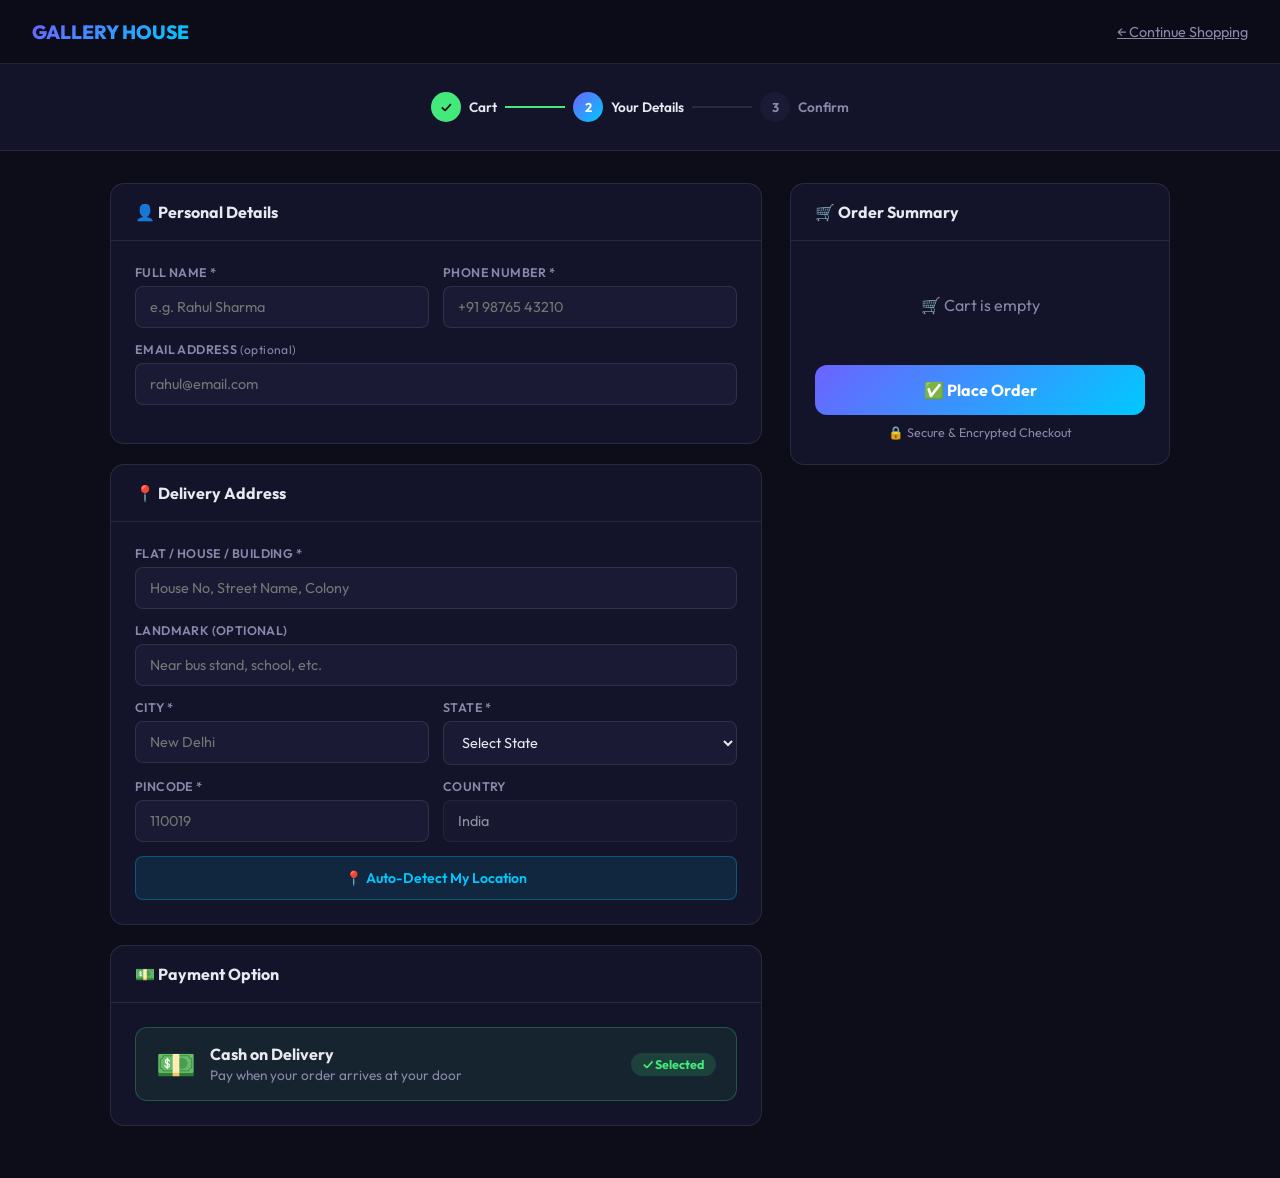
==== checkout.html @ 783b9cea "Add files via upload" ====
<!DOCTYPE html>
<html lang="en">
<head>
<meta charset="UTF-8"/><meta name="viewport" content="width=device-width,initial-scale=1.0"/>
<title>Checkout – Gallery House</title>
<meta name="description" content="Secure checkout for your premium electronics purchase at Gallery House." />
<meta name="keywords" content="checkout, secure payment, buy electronics, gallery house checkout" />
<meta name="author" content="Gallery House" />
<meta name="robots" content="noindex, nofollow" />
<meta name="theme-color" content="#6C63FF" />
<link href="https://fonts.googleapis.com/css2?family=Outfit:wght@300;400;500;600;700;800&display=swap" rel="stylesheet"/>
<style>
*,*::before,*::after{box-sizing:border-box;margin:0;padding:0}
:root{--bg:#0d0d1a;--surface:#13132a;--surface2:#1a1a35;--accent:#6C63FF;--accent2:#00C9FF;--pink:#f5576c;--green:#43e97b;--text:#e8e8f0;--muted:#8888aa;--border:#ffffff18;--r:14px}
body{background:var(--bg);color:var(--text);font-family:'Outfit',sans-serif;min-height:100vh}
.navbar{background:rgba(13,13,26,.95);backdrop-filter:blur(20px);border-bottom:1px solid var(--border);padding:0 32px;height:64px;display:flex;align-items:center;justify-content:space-between;position:sticky;top:0;z-index:100}
.logo-text{font-size:1.2rem;font-weight:800;background:linear-gradient(135deg,var(--accent),var(--accent2));-webkit-background-clip:text;background-clip:text;-webkit-text-fill-color:transparent}
.nav-back{color:var(--muted);font-size:.9rem;display:flex;align-items:center;gap:6px;transition:color .2s}
.nav-back:hover{color:var(--accent)}

/* Steps */
.steps{display:flex;align-items:center;justify-content:center;gap:0;padding:28px 20px;background:var(--surface);border-bottom:1px solid var(--border)}
.step{display:flex;align-items:center;gap:8px;font-size:.85rem;font-weight:600}
.step-num{width:30px;height:30px;border-radius:50%;display:flex;align-items:center;justify-content:center;font-size:.8rem;font-weight:700}
.step.done .step-num{background:var(--green);color:#0d0d1a}
.step.active .step-num{background:linear-gradient(135deg,var(--accent),var(--accent2));color:#fff}
.step.pending .step-num{background:var(--surface2);color:var(--muted)}
.step.active{color:var(--text)}
.step.pending{color:var(--muted)}
.step-line{width:60px;height:2px;background:var(--border);margin:0 8px}
.step-line.done{background:var(--green)}

/* Layout */
.checkout-wrap{max-width:1100px;margin:0 auto;padding:32px 20px;display:grid;grid-template-columns:1fr 380px;gap:28px;align-items:start}
.section-card{background:var(--surface);border:1px solid var(--border);border-radius:var(--r);overflow:hidden;margin-bottom:20px}
.section-head{padding:18px 24px;border-bottom:1px solid var(--border);font-size:1rem;font-weight:700;display:flex;align-items:center;gap:8px}
.section-body{padding:24px}

/* Form */
.form-row{display:grid;grid-template-columns:1fr 1fr;gap:14px;margin-bottom:14px}
.form-row.full{grid-template-columns:1fr}
.form-group{display:flex;flex-direction:column;gap:6px}
label{color:var(--muted);font-size:.78rem;font-weight:600;text-transform:uppercase;letter-spacing:.4px}
input,select,textarea{background:var(--surface2);border:1px solid var(--border);border-radius:8px;color:var(--text);font-family:'Outfit',sans-serif;font-size:.9rem;outline:none;padding:11px 14px;transition:border-color .2s;width:100%}
input:focus,select:focus{border-color:var(--accent)}
select option{background:var(--surface2)}

/* Location btn */
.locate-btn{width:100%;background:rgba(0,201,255,.1);border:1px solid rgba(0,201,255,.3);border-radius:8px;color:var(--accent2);cursor:pointer;font-family:'Outfit',sans-serif;font-size:.88rem;font-weight:600;padding:12px;display:flex;align-items:center;justify-content:center;gap:8px;transition:all .2s;margin-top:10px}
.locate-btn:hover{background:rgba(0,201,255,.2)}
.location-result{background:rgba(67,233,123,.08);border:1px solid rgba(67,233,123,.2);border-radius:8px;padding:12px 14px;margin-top:10px;font-size:.85rem;line-height:1.5;color:var(--green);display:none}

/* EMI selector */
.emi-options{display:flex;gap:10px;flex-wrap:wrap;margin-top:4px}
.emi-opt{background:var(--surface2);border:1px solid var(--border);border-radius:8px;color:var(--muted);cursor:pointer;font-size:.82rem;font-weight:600;padding:8px 14px;transition:all .2s}
.emi-opt.selected{background:rgba(108,99,255,.15);border-color:var(--accent);color:var(--accent)}

/* Order Summary */
.order-sticky{position:sticky;top:80px}
.cart-item{display:flex;align-items:center;gap:12px;padding:12px 0;border-bottom:1px solid var(--border)}
.cart-item:last-child{border-bottom:none}
.item-emoji{font-size:1.8rem;background:var(--surface2);border-radius:10px;width:50px;height:50px;display:flex;align-items:center;justify-content:center;flex-shrink:0}
.item-info{flex:1}
.item-name{font-size:.88rem;font-weight:600;margin-bottom:2px}
.item-brand{color:var(--muted);font-size:.75rem}
.item-qty{color:var(--muted);font-size:.78rem}
.item-price{color:var(--accent2);font-weight:700;font-size:.9rem;text-align:right;white-space:nowrap}
.remove-btn{background:none;border:none;color:var(--muted);cursor:pointer;font-size:.9rem;padding:4px;transition:color .2s}
.remove-btn:hover{color:var(--pink)}
.totals{margin-top:4px}
.total-row{display:flex;justify-content:space-between;align-items:center;padding:8px 0;font-size:.9rem;color:var(--muted)}
.total-row.main{color:var(--text);font-size:1.05rem;font-weight:800;border-top:1px solid var(--border);padding-top:14px;margin-top:4px}
.total-row .val{font-weight:600}
.total-row.main .val{color:var(--accent2);font-size:1.15rem}
.empty-cart{text-align:center;padding:30px;color:var(--muted)}
.place-order-btn{width:100%;background:linear-gradient(135deg,var(--accent),var(--accent2));border:none;border-radius:12px;color:#fff;cursor:pointer;font-family:'Outfit',sans-serif;font-size:1rem;font-weight:700;padding:15px;margin-top:16px;transition:opacity .2s}
.place-order-btn:hover{opacity:.85}
.secure-note{text-align:center;color:var(--muted);font-size:.78rem;margin-top:10px}

/* Success */
#success-screen{display:none;text-align:center;padding:60px 20px;max-width:600px;margin:0 auto}
.success-icon{font-size:5rem;margin-bottom:20px}
.success-title{font-size:2rem;font-weight:800;background:linear-gradient(135deg,var(--green),var(--accent2));-webkit-background-clip:text;background-clip:text;-webkit-text-fill-color:transparent;margin-bottom:10px}
.success-sub{color:var(--muted);font-size:1rem;margin-bottom:30px;line-height:1.6}
.success-id{background:var(--surface);border:1px solid var(--border);border-radius:12px;padding:16px 24px;font-size:.9rem;margin-bottom:24px}
.success-id strong{color:var(--accent2)}
.btn-back{display:inline-block;background:linear-gradient(135deg,var(--accent),var(--accent2));border-radius:12px;color:#fff;font-weight:700;padding:13px 32px;transition:opacity .2s}
.btn-back:hover{opacity:.85}
.toast{position:fixed;bottom:28px;left:50%;transform:translateX(-50%) translateY(60px);background:linear-gradient(135deg,var(--accent),var(--accent2));border-radius:10px;color:#fff;font-weight:600;font-size:.9rem;opacity:0;padding:11px 26px;pointer-events:none;transition:all .35s;z-index:9999;white-space:nowrap}
.toast.show{opacity:1;transform:translateX(-50%) translateY(0)}
@media(max-width:768px){
  .checkout-wrap{grid-template-columns:1fr}
  .order-sticky{position:static}
  .form-row{grid-template-columns:1fr}
  .steps{gap:0;padding:16px}
  .step-line{width:30px}
  .step span:last-child{display:none}
}
</style>
</head>
<body>

<nav class="navbar">
  <a href="index.html" class="logo-text">GALLERY HOUSE</a>
  <a href="index.html" class="nav-back">← Continue Shopping</a>
</nav>

<!-- Steps -->
<div class="steps">
  <div class="step done" id="s1"><div class="step-num">✓</div><span>Cart</span></div>
  <div class="step-line done"></div>
  <div class="step active" id="s2"><div class="step-num">2</div><span>Your Details</span></div>
  <div class="step-line" id="sl2"></div>
  <div class="step pending" id="s3"><div class="step-num">3</div><span>Confirm</span></div>
</div>

<!-- SUCCESS SCREEN -->
<div id="success-screen">
  <div class="success-icon">🎉</div>
  <div class="success-title">Order Placed!</div>
  <p class="success-sub">Thank you for shopping with Gallery House!<br>Your order has been confirmed and will be delivered soon.</p>
  <div class="success-id">
    Order ID: <strong id="order-id"></strong><br>
    Estimated Delivery: <strong>Under 24 hours</strong>
  </div>
  <a href="index.html" class="btn-back">🏠 Back to Home</a>
</div>

<!-- CHECKOUT CONTENT -->
<div id="checkout-content">
<div class="checkout-wrap">

  <!-- LEFT: Form -->
  <div>

    <!-- Personal Details -->
    <div class="section-card">
      <div class="section-head">👤 Personal Details</div>
      <div class="section-body">
        <div class="form-row">
          <div class="form-group"><label>Full Name *</label><input id="f-name" placeholder="e.g. Rahul Sharma" required/></div>
          <div class="form-group"><label>Phone Number *</label><input id="f-phone" type="tel" placeholder="+91 98765 43210" required/></div>
        </div>
        <div class="form-row full">
          <div class="form-group"><label>Email Address <span style="color:#8888aa;font-size:.75rem;font-weight:400;text-transform:none">(optional)</span></label><input id="f-email" type="email" placeholder="rahul@email.com"/></div>
        </div>
      </div>
    </div>

    <!-- Delivery Address -->
    <div class="section-card">
      <div class="section-head">📍 Delivery Address</div>
      <div class="section-body">
        <div class="form-row full">
          <div class="form-group"><label>Flat / House / Building *</label><input id="f-address1" placeholder="House No, Street Name, Colony"/></div>
        </div>
        <div class="form-row full">
          <div class="form-group"><label>Landmark (Optional)</label><input id="f-landmark" placeholder="Near bus stand, school, etc."/></div>
        </div>
        <div class="form-row">
          <div class="form-group"><label>City *</label><input id="f-city" placeholder="New Delhi"/></div>
          <div class="form-group"><label>State *</label>
            <select id="f-state">
              <option value="">Select State</option>
              <option>Andhra Pradesh</option><option>Assam</option><option>Bihar</option>
              <option>Delhi</option><option>Gujarat</option><option>Haryana</option>
              <option>Himachal Pradesh</option><option>Jharkhand</option><option>Karnataka</option>
              <option>Kerala</option><option>Madhya Pradesh</option><option>Maharashtra</option>
              <option>Punjab</option><option>Rajasthan</option><option>Tamil Nadu</option>
              <option>Telangana</option><option>Uttar Pradesh</option><option>West Bengal</option>
            </select>
          </div>
        </div>
        <div class="form-row">
          <div class="form-group"><label>Pincode *</label><input id="f-pin" type="number" placeholder="110019" maxlength="6"/></div>
          <div class="form-group"><label>Country</label><input value="India" readonly style="opacity:.6"/></div>
        </div>
        <button class="locate-btn" onclick="detectLocation()">📍 Auto-Detect My Location</button>
        <div class="location-result" id="loc-result"></div>
      </div>
    </div>

    <!-- Payment -->
    <div class="section-card">
      <div class="section-head">💵 Payment Option</div>
      <div class="section-body">
        <input type="hidden" id="f-payment" value="cod"/>
        <div style="display:flex;align-items:center;gap:14px;background:rgba(67,233,123,.08);border:1px solid rgba(67,233,123,.25);border-radius:12px;padding:16px 20px">
          <span style="font-size:2rem">💵</span>
          <div>
            <div style="font-weight:700;font-size:1rem">Cash on Delivery</div>
            <div style="color:#8888aa;font-size:.85rem;margin-top:2px">Pay when your order arrives at your door</div>
          </div>
          <span style="margin-left:auto;background:rgba(67,233,123,.15);color:#43e97b;font-size:.78rem;font-weight:700;padding:4px 12px;border-radius:99px">✓ Selected</span>
        </div>
      </div>
    </div>

  </div>

  <!-- RIGHT: Order Summary -->
  <div class="order-sticky">
    <div class="section-card">
      <div class="section-head">🛒 Order Summary</div>
      <div class="section-body">
        <div id="cart-items-list"></div>
        <div class="totals" id="totals-wrap"></div>
        <button class="place-order-btn" onclick="placeOrder()">✅ Place Order</button>
        <p class="secure-note">🔒 Secure & Encrypted Checkout</p>
      </div>
    </div>
  </div>

</div>
</div>

<div class="toast" id="toast"></div>

<script src="products-data.js"></script>
<script>
// (COD only — no EMI toggle needed)


// Render cart
function renderCart(){
  const cart=getCart();
  const listEl=document.getElementById('cart-items-list');
  if(!cart.length){listEl.innerHTML='<div class="empty-cart">🛒 Cart is empty</div>';document.getElementById('totals-wrap').innerHTML='';return;}
  listEl.innerHTML=cart.map((item, idx)=>`
    <div class="cart-item">
      <div class="item-emoji">${item.photo?`<img src="${item.photo}" style="width:100%;height:100%;object-fit:cover;border-radius:8px">`:item.emoji}</div>
      <div class="item-info">
        <div class="item-name">${item.name}</div>
        <div class="item-brand">${item.brand} ${item.variants && item.variants.storage ? `· ${item.variants.storage}` : ''}</div>
        ${item.variants && item.variants.color ? `<div style="display:flex;align-items:center;gap:4px;font-size:0.75rem;color:#8888aa;margin-top:2px"><span style="display:inline-block;width:12px;height:12px;border-radius:50%;background:${item.variants.color.hex}"></span> ${item.variants.color.name}</div>` : ''}
        <div class="item-qty">Qty: ${item.qty}</div>
      </div>
      <div>
        <div class="item-price">₹${(item.price*item.qty).toLocaleString('en-IN')}</div>
        <button class="remove-btn" onclick="removeItem(${idx})">🗑️</button>
      </div>
    </div>`).join('');
  const subtotal=getCartTotal();
  const shipping=subtotal>999?0:99;
  const total=subtotal+shipping;
  document.getElementById('totals-wrap').innerHTML=`
    <div class="totals">
      <div class="total-row"><span>Subtotal (${cart.reduce((s,i)=>s+i.qty,0)} items)</span><span class="val">₹${subtotal.toLocaleString('en-IN')}</span></div>
      <div class="total-row"><span>Delivery</span><span class="val" style="color:var(--green)">${shipping===0?'FREE':'₹'+shipping}</span></div>
      <div class="total-row"><span>Discount</span><span class="val" style="color:var(--pink)">-₹${cart.reduce((s,i)=>s+((i.mrp-i.price)*i.qty),0).toLocaleString('en-IN')}</span></div>
      <div class="total-row main"><span>Total Amount</span><span class="val">₹${total.toLocaleString('en-IN')}</span></div>
    </div>`;
}

function removeItem(idx){
  const cart = getCart();
  cart.splice(idx, 1);
  saveCart(cart);
  renderCart();
}

// Geolocation
function detectLocation(){
  const btn=document.querySelector('.locate-btn');
  btn.textContent='⏳ Detecting…';
  btn.disabled=true;
  if(!navigator.geolocation){showToast('Geolocation not supported');btn.textContent='📍 Auto-Detect My Location';btn.disabled=false;return;}
  navigator.geolocation.getCurrentPosition(async pos=>{
    const {latitude,longitude}=pos.coords;
    try{
      const r=await fetch(`https://nominatim.openstreetmap.org/reverse?lat=${latitude}&lon=${longitude}&format=json`);
      const d=await r.json();
      const addr=d.address||{};
      const city=addr.city||addr.town||addr.village||'';
      const state=addr.state||'';
      const pin=addr.postcode||'';
      const road=addr.road||addr.suburb||'';
      if(city) document.getElementById('f-city').value=city;
      if(pin) document.getElementById('f-pin').value=pin;
      if(road) document.getElementById('f-address1').value=road;
      // Try to match state
      const sel=document.getElementById('f-state');
      for(let i=0;i<sel.options.length;i++){
        if(sel.options[i].text.toLowerCase()===state.toLowerCase()){sel.selectedIndex=i;break;}
      }
      const locEl=document.getElementById('loc-result');
      locEl.style.display='block';
      locEl.innerHTML=`✅ Location detected!<br>📍 ${d.display_name||`${city}, ${state} - ${pin}`}<br><small style="color:var(--muted)">Lat: ${latitude.toFixed(4)}, Lng: ${longitude.toFixed(4)}</small>`;
    }catch(e){showToast('Could not fetch address details');}
    btn.textContent='📍 Location Detected ✓';
  },err=>{
    showToast('Location access denied');
    btn.textContent='📍 Auto-Detect My Location';
    btn.disabled=false;
  },{timeout:10000});
}

// Place order
function placeOrder(){
  const name=document.getElementById('f-name').value.trim();
  const phone=document.getElementById('f-phone').value.trim();
  const addr=document.getElementById('f-address1').value.trim();
  const city=document.getElementById('f-city').value.trim();
  const pin=document.getElementById('f-pin').value.trim();
  if(!name){showToast('⚠️ Enter your name');return;}
  if(!phone||phone.length<10){showToast('⚠️ Enter a valid phone number');return;}
  if(!addr){showToast('⚠️ Enter delivery address');return;}
  if(!city){showToast('⚠️ Enter city');return;}
  if(!pin||pin.length!==6){showToast('⚠️ Enter valid 6-digit pincode');return;}
  if(!getCart().length){showToast('⚠️ Cart is empty');return;}
  const email=document.getElementById('f-email').value.trim();
  const orderId='GH-'+Date.now().toString().slice(-8).toUpperCase();
  const now = new Date();
  const order={id:orderId,name,phone,email:email||null,address:`${addr}, ${city}, ${pin}`,total:getCartTotal(),items:getCart(),date:now.toLocaleDateString('en-IN'),time:now.toLocaleTimeString('en-IN', {hour:'2-digit', minute:'2-digit', hour12:true}),status:'New'};
  const orders=JSON.parse(localStorage.getItem('gh_orders')||'[]');
  orders.push(order);
  localStorage.setItem('gh_orders',JSON.stringify(orders));
  clearCart();
  document.getElementById('order-id').textContent=orderId;
  document.getElementById('checkout-content').style.display='none';
  document.querySelector('.steps').style.display='none';
  document.getElementById('success-screen').style.display='block';
}

function showToast(msg){
  const t=document.getElementById('toast');
  t.textContent=msg; t.classList.add('show');
  setTimeout(()=>t.classList.remove('show'),2800);
}

// Init
renderCart();
</script>
</body>
</html>
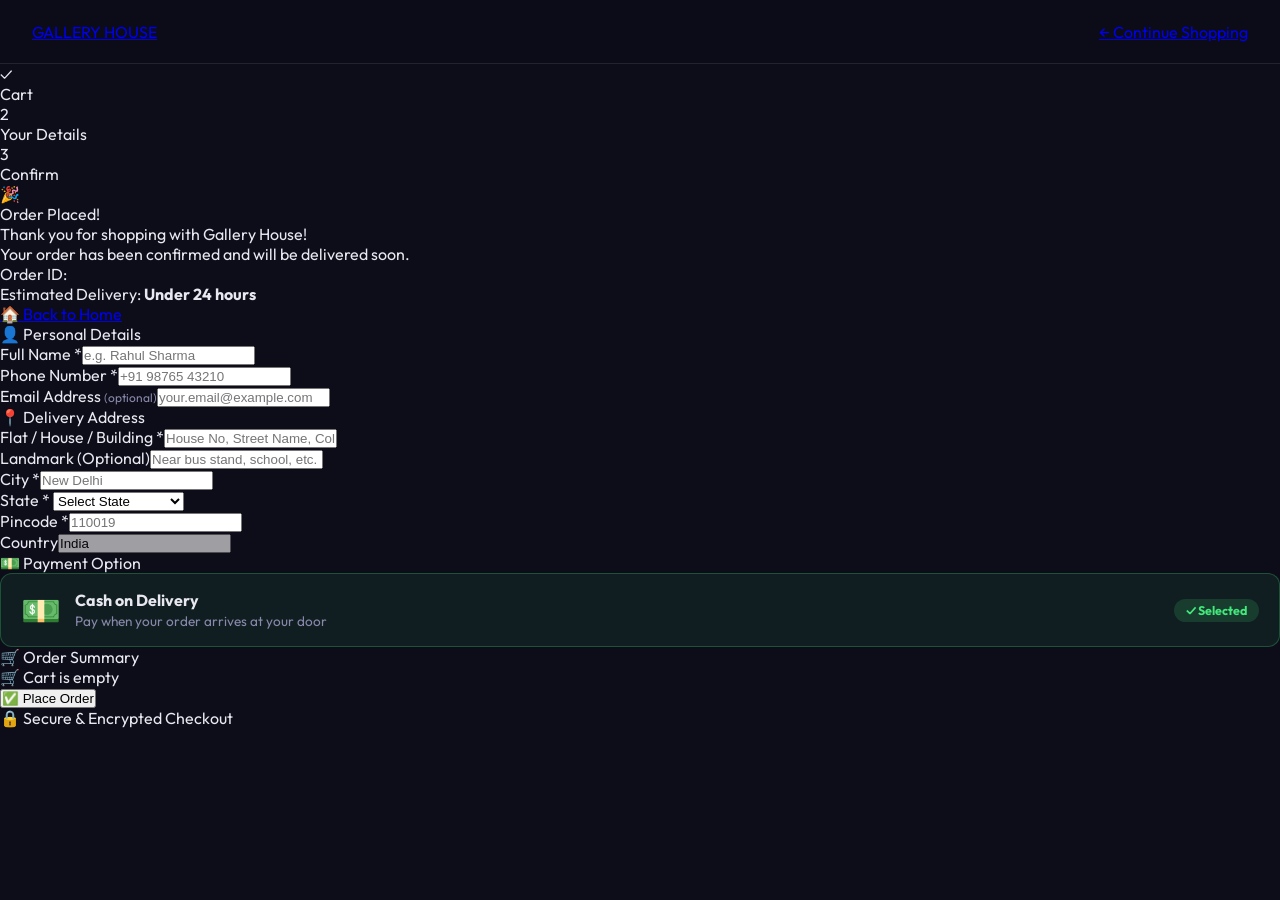
==== commit 8d15c1ef: "Remove auto-detect location button from checkout" ====
--- a/checkout.html
+++ b/checkout.html
@@ -13,7 +13,7 @@
 *,*::before,*::after{box-sizing:border-box;margin:0;padding:0}
 :root{--bg:#0d0d1a;--surface:#13132a;--surface2:#1a1a35;--accent:#6C63FF;--accent2:#00C9FF;--pink:#f5576c;--green:#43e97b;--text:#e8e8f0;--muted:#8888aa;--border:#ffffff18;--r:14px}
 body{background:var(--bg);color:var(--text);font-family:'Outfit',sans-serif;min-height:100vh}
-.navbar{background:rgba(13,13,26,.95);backdrop-filter:blur(20px);border-bottom:1px solid var(--border);padding:0 32px;height:64px;display:flex;align-items:center;justify-content:space-between;position:sticky;top:0;z-index:100}
+.navbar{background:rgba(13,13,26,.95);backdrop-filter:blur(20px);border-bottom:1px solid var(--border);padding:0 32px;height:64px;display:flex;align-items:center;justify-content:space-between;posi[...]
 .logo-text{font-size:1.2rem;font-weight:800;background:linear-gradient(135deg,var(--accent),var(--accent2));-webkit-background-clip:text;background-clip:text;-webkit-text-fill-color:transparent}
 .nav-back{color:var(--muted);font-size:.9rem;display:flex;align-items:center;gap:6px;transition:color .2s}
 .nav-back:hover{color:var(--accent)}
@@ -41,14 +41,9 @@
 .form-row.full{grid-template-columns:1fr}
 .form-group{display:flex;flex-direction:column;gap:6px}
 label{color:var(--muted);font-size:.78rem;font-weight:600;text-transform:uppercase;letter-spacing:.4px}
-input,select,textarea{background:var(--surface2);border:1px solid var(--border);border-radius:8px;color:var(--text);font-family:'Outfit',sans-serif;font-size:.9rem;outline:none;padding:11px 14px;transition:border-color .2s;width:100%}
+input,select,textarea{background:var(--surface2);border:1px solid var(--border);border-radius:8px;color:var(--text);font-family:'Outfit',sans-serif;font-size:.9rem;outline:none;padding:11px 14px;t[...]
 input:focus,select:focus{border-color:var(--accent)}
 select option{background:var(--surface2)}
-
-/* Location btn */
-.locate-btn{width:100%;background:rgba(0,201,255,.1);border:1px solid rgba(0,201,255,.3);border-radius:8px;color:var(--accent2);cursor:pointer;font-family:'Outfit',sans-serif;font-size:.88rem;font-weight:600;padding:12px;display:flex;align-items:center;justify-content:center;gap:8px;transition:all .2s;margin-top:10px}
-.locate-btn:hover{background:rgba(0,201,255,.2)}
-.location-result{background:rgba(67,233,123,.08);border:1px solid rgba(67,233,123,.2);border-radius:8px;padding:12px 14px;margin-top:10px;font-size:.85rem;line-height:1.5;color:var(--green);display:none}
 
 /* EMI selector */
 .emi-options{display:flex;gap:10px;flex-wrap:wrap;margin-top:4px}
@@ -73,20 +68,20 @@
 .total-row .val{font-weight:600}
 .total-row.main .val{color:var(--accent2);font-size:1.15rem}
 .empty-cart{text-align:center;padding:30px;color:var(--muted)}
-.place-order-btn{width:100%;background:linear-gradient(135deg,var(--accent),var(--accent2));border:none;border-radius:12px;color:#fff;cursor:pointer;font-family:'Outfit',sans-serif;font-size:1rem;font-weight:700;padding:15px;margin-top:16px;transition:opacity .2s}
+.place-order-btn{width:100%;background:linear-gradient(135deg,var(--accent),var(--accent2));border:none;border-radius:12px;color:#fff;cursor:pointer;font-family:'Outfit',sans-serif;font-size:1rem;[...]
 .place-order-btn:hover{opacity:.85}
 .secure-note{text-align:center;color:var(--muted);font-size:.78rem;margin-top:10px}
 
 /* Success */
 #success-screen{display:none;text-align:center;padding:60px 20px;max-width:600px;margin:0 auto}
 .success-icon{font-size:5rem;margin-bottom:20px}
-.success-title{font-size:2rem;font-weight:800;background:linear-gradient(135deg,var(--green),var(--accent2));-webkit-background-clip:text;background-clip:text;-webkit-text-fill-color:transparent;margin-bottom:10px}
+.success-title{font-size:2rem;font-weight:800;background:linear-gradient(135deg,var(--green),var(--accent2));-webkit-background-clip:text;background-clip:text;-webkit-text-fill-color:transparent;m[...]
 .success-sub{color:var(--muted);font-size:1rem;margin-bottom:30px;line-height:1.6}
 .success-id{background:var(--surface);border:1px solid var(--border);border-radius:12px;padding:16px 24px;font-size:.9rem;margin-bottom:24px}
 .success-id strong{color:var(--accent2)}
 .btn-back{display:inline-block;background:linear-gradient(135deg,var(--accent),var(--accent2));border-radius:12px;color:#fff;font-weight:700;padding:13px 32px;transition:opacity .2s}
 .btn-back:hover{opacity:.85}
-.toast{position:fixed;bottom:28px;left:50%;transform:translateX(-50%) translateY(60px);background:linear-gradient(135deg,var(--accent),var(--accent2));border-radius:10px;color:#fff;font-weight:600;font-size:.9rem;opacity:0;padding:11px 26px;pointer-events:none;transition:all .35s;z-index:9999;white-space:nowrap}
+.toast{position:fixed;bottom:28px;left:50%;transform:translateX(-50%) translateY(60px);background:linear-gradient(135deg,var(--accent),var(--accent2));border-radius:10px;color:#fff;font-weight:600[...]
 .toast.show{opacity:1;transform:translateX(-50%) translateY(0)}
 @media(max-width:768px){
   .checkout-wrap{grid-template-columns:1fr}
@@ -142,7 +137,7 @@
           <div class="form-group"><label>Phone Number *</label><input id="f-phone" type="tel" placeholder="+91 98765 43210" required/></div>
         </div>
         <div class="form-row full">
-          <div class="form-group"><label>Email Address <span style="color:#8888aa;font-size:.75rem;font-weight:400;text-transform:none">(optional)</span></label><input id="f-email" type="email" placeholder="rahul@email.com"/></div>
+          <div class="form-group"><label>Email Address <span style="color:#8888aa;font-size:.75rem;font-weight:400;text-transform:none">(optional)</span></label><input id="f-email" type="email" placeholder="your.email@example.com"/></div>
         </div>
       </div>
     </div>
@@ -175,8 +170,6 @@
           <div class="form-group"><label>Pincode *</label><input id="f-pin" type="number" placeholder="110019" maxlength="6"/></div>
           <div class="form-group"><label>Country</label><input value="India" readonly style="opacity:.6"/></div>
         </div>
-        <button class="locate-btn" onclick="detectLocation()">📍 Auto-Detect My Location</button>
-        <div class="location-result" id="loc-result"></div>
       </div>
     </div>
 
@@ -232,7 +225,7 @@
       <div class="item-info">
         <div class="item-name">${item.name}</div>
         <div class="item-brand">${item.brand} ${item.variants && item.variants.storage ? `· ${item.variants.storage}` : ''}</div>
-        ${item.variants && item.variants.color ? `<div style="display:flex;align-items:center;gap:4px;font-size:0.75rem;color:#8888aa;margin-top:2px"><span style="display:inline-block;width:12px;height:12px;border-radius:50%;background:${item.variants.color.hex}"></span> ${item.variants.color.name}</div>` : ''}
+        ${item.variants && item.variants.color ? `<div style="display:flex;align-items:center;gap:4px;font-size:0.75rem;color:#8888aa;margin-top:2px"><span style="display:inline-block;width:12px;height:12px;border-radius:50%;background:${item.variants.color.hex}"></span>${item.variants.color.name}</div>` : ''}
         <div class="item-qty">Qty: ${item.qty}</div>
       </div>
       <div>
@@ -257,42 +250,6 @@
   cart.splice(idx, 1);
   saveCart(cart);
   renderCart();
-}
-
-// Geolocation
-function detectLocation(){
-  const btn=document.querySelector('.locate-btn');
-  btn.textContent='⏳ Detecting…';
-  btn.disabled=true;
-  if(!navigator.geolocation){showToast('Geolocation not supported');btn.textContent='📍 Auto-Detect My Location';btn.disabled=false;return;}
-  navigator.geolocation.getCurrentPosition(async pos=>{
-    const {latitude,longitude}=pos.coords;
-    try{
-      const r=await fetch(`https://nominatim.openstreetmap.org/reverse?lat=${latitude}&lon=${longitude}&format=json`);
-      const d=await r.json();
-      const addr=d.address||{};
-      const city=addr.city||addr.town||addr.village||'';
-      const state=addr.state||'';
-      const pin=addr.postcode||'';
-      const road=addr.road||addr.suburb||'';
-      if(city) document.getElementById('f-city').value=city;
-      if(pin) document.getElementById('f-pin').value=pin;
-      if(road) document.getElementById('f-address1').value=road;
-      // Try to match state
-      const sel=document.getElementById('f-state');
-      for(let i=0;i<sel.options.length;i++){
-        if(sel.options[i].text.toLowerCase()===state.toLowerCase()){sel.selectedIndex=i;break;}
-      }
-      const locEl=document.getElementById('loc-result');
-      locEl.style.display='block';
-      locEl.innerHTML=`✅ Location detected!<br>📍 ${d.display_name||`${city}, ${state} - ${pin}`}<br><small style="color:var(--muted)">Lat: ${latitude.toFixed(4)}, Lng: ${longitude.toFixed(4)}</small>`;
-    }catch(e){showToast('Could not fetch address details');}
-    btn.textContent='📍 Location Detected ✓';
-  },err=>{
-    showToast('Location access denied');
-    btn.textContent='📍 Auto-Detect My Location';
-    btn.disabled=false;
-  },{timeout:10000});
 }
 
 // Place order
@@ -311,7 +268,7 @@
   const email=document.getElementById('f-email').value.trim();
   const orderId='GH-'+Date.now().toString().slice(-8).toUpperCase();
   const now = new Date();
-  const order={id:orderId,name,phone,email:email||null,address:`${addr}, ${city}, ${pin}`,total:getCartTotal(),items:getCart(),date:now.toLocaleDateString('en-IN'),time:now.toLocaleTimeString('en-IN', {hour:'2-digit', minute:'2-digit', hour12:true}),status:'New'};
+  const order={id:orderId,name,phone,email:email||null,address:`${addr}, ${city}, ${pin}`,total:getCartTotal(),items:getCart(),date:now.toLocaleDateString('en-IN'),time:now.toLocaleTimeString('en-IN')};
   const orders=JSON.parse(localStorage.getItem('gh_orders')||'[]');
   orders.push(order);
   localStorage.setItem('gh_orders',JSON.stringify(orders));
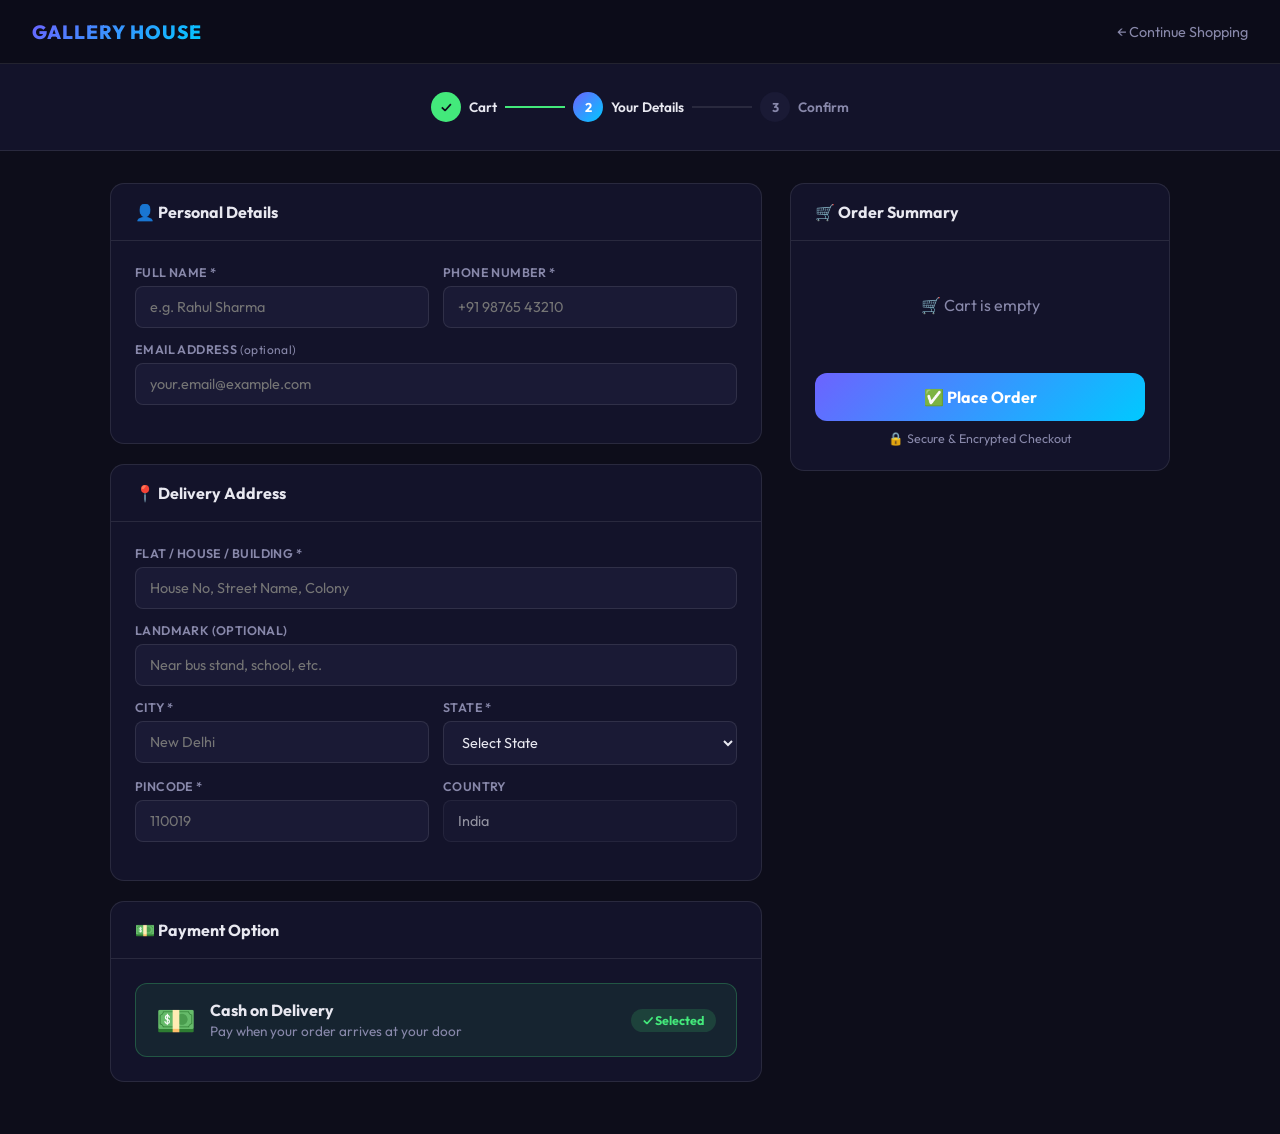
==== commit fc281b27: "Fix CSS styling on checkout page - link to style.css and improve responsive design" ====
--- a/checkout.html
+++ b/checkout.html
@@ -9,17 +9,18 @@
 <meta name="robots" content="noindex, nofollow" />
 <meta name="theme-color" content="#6C63FF" />
 <link href="https://fonts.googleapis.com/css2?family=Outfit:wght@300;400;500;600;700;800&display=swap" rel="stylesheet"/>
+<link rel="stylesheet" href="style.css"/>
 <style>
 *,*::before,*::after{box-sizing:border-box;margin:0;padding:0}
 :root{--bg:#0d0d1a;--surface:#13132a;--surface2:#1a1a35;--accent:#6C63FF;--accent2:#00C9FF;--pink:#f5576c;--green:#43e97b;--text:#e8e8f0;--muted:#8888aa;--border:#ffffff18;--r:14px}
 body{background:var(--bg);color:var(--text);font-family:'Outfit',sans-serif;min-height:100vh}
-.navbar{background:rgba(13,13,26,.95);backdrop-filter:blur(20px);border-bottom:1px solid var(--border);padding:0 32px;height:64px;display:flex;align-items:center;justify-content:space-between;posi[...]
+.navbar{background:rgba(13,13,26,.95);backdrop-filter:blur(20px);border-bottom:1px solid var(--border);padding:0 32px;height:64px;display:flex;align-items:center;justify-content:space-between;position:fixed;top:0;left:0;right:0;z-index:1000}
 .logo-text{font-size:1.2rem;font-weight:800;background:linear-gradient(135deg,var(--accent),var(--accent2));-webkit-background-clip:text;background-clip:text;-webkit-text-fill-color:transparent}
-.nav-back{color:var(--muted);font-size:.9rem;display:flex;align-items:center;gap:6px;transition:color .2s}
+.nav-back{color:var(--muted);font-size:.9rem;display:flex;align-items:center;gap:6px;transition:color .2s;text-decoration:none}
 .nav-back:hover{color:var(--accent)}
 
 /* Steps */
-.steps{display:flex;align-items:center;justify-content:center;gap:0;padding:28px 20px;background:var(--surface);border-bottom:1px solid var(--border)}
+.steps{display:flex;align-items:center;justify-content:center;gap:0;padding:28px 20px;background:var(--surface);border-bottom:1px solid var(--border);margin-top:64px}
 .step{display:flex;align-items:center;gap:8px;font-size:.85rem;font-weight:600}
 .step-num{width:30px;height:30px;border-radius:50%;display:flex;align-items:center;justify-content:center;font-size:.8rem;font-weight:700}
 .step.done .step-num{background:var(--green);color:#0d0d1a}
@@ -41,20 +42,16 @@
 .form-row.full{grid-template-columns:1fr}
 .form-group{display:flex;flex-direction:column;gap:6px}
 label{color:var(--muted);font-size:.78rem;font-weight:600;text-transform:uppercase;letter-spacing:.4px}
-input,select,textarea{background:var(--surface2);border:1px solid var(--border);border-radius:8px;color:var(--text);font-family:'Outfit',sans-serif;font-size:.9rem;outline:none;padding:11px 14px;t[...]
+input,select,textarea{background:var(--surface2);border:1px solid var(--border);border-radius:8px;color:var(--text);font-family:'Outfit',sans-serif;font-size:.9rem;outline:none;padding:11px 14px;transition:border-color 0.2s}
 input:focus,select:focus{border-color:var(--accent)}
 select option{background:var(--surface2)}
 
-/* EMI selector */
-.emi-options{display:flex;gap:10px;flex-wrap:wrap;margin-top:4px}
-.emi-opt{background:var(--surface2);border:1px solid var(--border);border-radius:8px;color:var(--muted);cursor:pointer;font-size:.82rem;font-weight:600;padding:8px 14px;transition:all .2s}
-.emi-opt.selected{background:rgba(108,99,255,.15);border-color:var(--accent);color:var(--accent)}
-
 /* Order Summary */
-.order-sticky{position:sticky;top:80px}
+.order-sticky{position:sticky;top:100px}
 .cart-item{display:flex;align-items:center;gap:12px;padding:12px 0;border-bottom:1px solid var(--border)}
 .cart-item:last-child{border-bottom:none}
 .item-emoji{font-size:1.8rem;background:var(--surface2);border-radius:10px;width:50px;height:50px;display:flex;align-items:center;justify-content:center;flex-shrink:0}
+.item-emoji img{width:100%;height:100%;object-fit:cover;border-radius:8px}
 .item-info{flex:1}
 .item-name{font-size:.88rem;font-weight:600;margin-bottom:2px}
 .item-brand{color:var(--muted);font-size:.75rem}
@@ -62,32 +59,32 @@
 .item-price{color:var(--accent2);font-weight:700;font-size:.9rem;text-align:right;white-space:nowrap}
 .remove-btn{background:none;border:none;color:var(--muted);cursor:pointer;font-size:.9rem;padding:4px;transition:color .2s}
 .remove-btn:hover{color:var(--pink)}
-.totals{margin-top:4px}
+.totals{margin-top:12px}
 .total-row{display:flex;justify-content:space-between;align-items:center;padding:8px 0;font-size:.9rem;color:var(--muted)}
-.total-row.main{color:var(--text);font-size:1.05rem;font-weight:800;border-top:1px solid var(--border);padding-top:14px;margin-top:4px}
+.total-row.main{color:var(--text);font-size:1.05rem;font-weight:800;border-top:1px solid var(--border);padding-top:14px;margin-top:12px}
 .total-row .val{font-weight:600}
 .total-row.main .val{color:var(--accent2);font-size:1.15rem}
 .empty-cart{text-align:center;padding:30px;color:var(--muted)}
-.place-order-btn{width:100%;background:linear-gradient(135deg,var(--accent),var(--accent2));border:none;border-radius:12px;color:#fff;cursor:pointer;font-family:'Outfit',sans-serif;font-size:1rem;[...]
+.place-order-btn{width:100%;background:linear-gradient(135deg,var(--accent),var(--accent2));border:none;border-radius:12px;color:#fff;cursor:pointer;font-family:'Outfit',sans-serif;font-size:1rem;font-weight:700;padding:14px;margin-top:16px;transition:opacity 0.2s}
 .place-order-btn:hover{opacity:.85}
 .secure-note{text-align:center;color:var(--muted);font-size:.78rem;margin-top:10px}
 
 /* Success */
 #success-screen{display:none;text-align:center;padding:60px 20px;max-width:600px;margin:0 auto}
 .success-icon{font-size:5rem;margin-bottom:20px}
-.success-title{font-size:2rem;font-weight:800;background:linear-gradient(135deg,var(--green),var(--accent2));-webkit-background-clip:text;background-clip:text;-webkit-text-fill-color:transparent;m[...]
+.success-title{font-size:2rem;font-weight:800;background:linear-gradient(135deg,var(--green),var(--accent2));-webkit-background-clip:text;background-clip:text;-webkit-text-fill-color:transparent;margin-bottom:16px}
 .success-sub{color:var(--muted);font-size:1rem;margin-bottom:30px;line-height:1.6}
 .success-id{background:var(--surface);border:1px solid var(--border);border-radius:12px;padding:16px 24px;font-size:.9rem;margin-bottom:24px}
 .success-id strong{color:var(--accent2)}
-.btn-back{display:inline-block;background:linear-gradient(135deg,var(--accent),var(--accent2));border-radius:12px;color:#fff;font-weight:700;padding:13px 32px;transition:opacity .2s}
+.btn-back{display:inline-block;background:linear-gradient(135deg,var(--accent),var(--accent2));border-radius:12px;color:#fff;font-weight:700;padding:13px 32px;transition:opacity .2s;text-decoration:none}
 .btn-back:hover{opacity:.85}
-.toast{position:fixed;bottom:28px;left:50%;transform:translateX(-50%) translateY(60px);background:linear-gradient(135deg,var(--accent),var(--accent2));border-radius:10px;color:#fff;font-weight:600[...]
+.toast{position:fixed;bottom:28px;left:50%;transform:translateX(-50%) translateY(60px);background:linear-gradient(135deg,var(--accent),var(--accent2));border-radius:10px;color:#fff;font-weight:600;padding:16px 24px;z-index:2000;opacity:0;transition:transform 0.3s}
 .toast.show{opacity:1;transform:translateX(-50%) translateY(0)}
 @media(max-width:768px){
   .checkout-wrap{grid-template-columns:1fr}
-  .order-sticky{position:static}
+  .order-sticky{position:static;top:auto}
   .form-row{grid-template-columns:1fr}
-  .steps{gap:0;padding:16px}
+  .steps{gap:0;padding:16px;margin-top:64px}
   .step-line{width:30px}
   .step span:last-child{display:none}
 }
@@ -211,9 +208,6 @@
 
 <script src="products-data.js"></script>
 <script>
-// (COD only — no EMI toggle needed)
-
-
 // Render cart
 function renderCart(){
   const cart=getCart();
--- a/style.css
+++ b/style.css
@@ -0,0 +1,241 @@
+/* ── RESET & TOKENS ── */
+*,*::before,*::after{box-sizing:border-box;margin:0;padding:0}
+:root{
+  --bg:#0d0d1a;--surface:#13132a;--surface2:#1a1a35;
+  --accent:#6C63FF;--accent2:#00C9FF;--pink:#f5576c;
+  --text:#e8e8f0;--muted:#8888aa;--border:#ffffff18;
+  --radius:16px;--transition:0.3s ease;
+}
+html{scroll-behavior:smooth;font-size:16px}
+body{background:var(--bg);color:var(--text);font-family:'Outfit',sans-serif;overflow-x:hidden}
+a{text-decoration:none;color:inherit}
+img{max-width:100%;display:block}
+.container{max-width:1280px;margin:0 auto;padding:0 24px}
+.gradient-text{background:linear-gradient(135deg,var(--accent),var(--accent2));-webkit-background-clip:text;background-clip:text;-webkit-text-fill-color:transparent}
+
+/* ── NAVBAR ── */
+.navbar{position:fixed;top:0;left:0;right:0;z-index:1000;padding:0;transition:background var(--transition),box-shadow var(--transition)}
+.navbar.scrolled{background:rgba(13,13,26,0.95);backdrop-filter:blur(20px);box-shadow:0 2px 30px #00000050}
+.nav-container{max-width:1280px;margin:0 auto;padding:0 24px;display:flex;align-items:center;justify-content:space-between;height:72px}
+.logo{display:flex;align-items:center}
+.logo-icon{flex-shrink:0}
+.logo-text{font-size:1.3rem;font-weight:800;letter-spacing:1px}
+.logo-accent{background:linear-gradient(135deg,var(--accent),var(--accent2));-webkit-background-clip:text;background-clip:text;-webkit-text-fill-color:transparent}
+.nav-links{position:fixed;top:72px;left:24px;min-width:200px;background:rgba(13,13,26,.98);backdrop-filter:blur(16px);-webkit-backdrop-filter:blur(16px);padding:24px;gap:12px;border:1px solid rgba(255,255,255,0.05);border-radius:12px;flex-direction:column;align-items:flex-start;opacity:0;visibility:hidden;transform:translateY(-10px);transition:all 0.3s cubic-bezier(0.4, 0, 0.2, 1);box-shadow:0 20px 40px rgba(0,0,0,0.5);display:flex;z-index:999}
+.nav-links.open{opacity:1;visibility:visible;transform:translateY(0)}
+.nav-links a{font-size:1rem;font-weight:500;color:var(--muted);padding:10px 16px;width:100%;text-align:left;border-radius:8px;transition:all var(--transition)}
+.nav-links a:hover{color:var(--text);background:rgba(255,255,255,0.05)}
+.nav-actions{display:flex;align-items:center;gap:12px}
+.icon-btn{background:none;border:1px solid var(--border);border-radius:10px;color:var(--muted);cursor:pointer;padding:8px;display:flex;align-items:center;transition:all var(--transition)}
+.icon-btn:hover{border-color:var(--accent);color:var(--accent)}
+.cart-btn{display:flex;align-items:center;gap:8px;background:linear-gradient(135deg,var(--accent),var(--accent2));border:none;border-radius:12px;color:#fff;cursor:pointer;padding:9px 18px;font-family:'Outfit',sans-serif;font-size:.9rem;font-weight:600;transition:opacity var(--transition)}
+.cart-btn:hover{opacity:.85}
+.cart-count{background:var(--pink);border-radius:99px;font-size:.75rem;min-width:20px;height:20px;display:inline-flex;align-items:center;justify-content:center;padding:0 5px}
+.hamburger{display:none;flex-direction:column;gap:5px;background:none;border:none;cursor:pointer;padding:6px}
+.hamburger span{display:block;width:24px;height:2px;background:var(--text);border-radius:2px;transition:var(--transition)}
+/* search overlay */
+.search-overlay{position:absolute;top:72px;left:0;right:0;background:rgba(13,13,26,0.97);backdrop-filter:blur(20px);padding:16px 24px;display:none;border-bottom:1px solid var(--border)}
+.search-overlay.open{display:block}
+.search-bar-wrap{max-width:700px;margin:0 auto;display:flex;gap:12px}
+.search-bar-wrap input{flex:1;background:var(--surface2);border:1px solid var(--border);border-radius:12px;color:var(--text);font-family:'Outfit',sans-serif;font-size:1rem;outline:none;padding:12px 18px;transition:border-color var(--transition)}
+.search-bar-wrap input:focus{border-color:var(--accent)}
+#search-close{background:none;border:none;color:var(--muted);cursor:pointer;font-size:1.2rem}
+
+/* ── HERO ── */
+.hero{min-height:100vh;display:flex;align-items:center;justify-content:space-between;padding:120px 80px 80px;position:relative;overflow:hidden;gap:40px;background:radial-gradient(ellipse 80% 60% at 50% 0%,#1a1040 0%,var(--bg) 70%)}
+.hero-slider{position:absolute;inset:0;z-index:1;overflow:hidden}
+.hero-slider::after{content:'';position:absolute;inset:0;background:linear-gradient(90deg,var(--bg) 10%,rgba(13,13,26,0.3) 50%,transparent);z-index:2}
+.hero-slide{position:absolute;inset:0;width:100%;height:100%;object-fit:cover;opacity:0;transition:opacity 1.5s ease-in-out;z-index:1}
+.hero-slide.active{opacity:1}
+.hero-bg-particles{position:absolute;inset:0;pointer-events:none;z-index:3}
+.particle{position:absolute;border-radius:50%;opacity:.15;animation:float linear infinite}
+@keyframes float{0%{transform:translateY(0) scale(1)}50%{transform:translateY(-30px) scale(1.1)}100%{transform:translateY(0) scale(1)}}
+.hero-content{flex:1;max-width:600px;z-index:4;position:relative}
+.hero-badge{display:inline-block;background:rgba(108,99,255,.15);border:1px solid rgba(108,99,255,.4);border-radius:99px;color:var(--accent);font-size:.85rem;font-weight:600;letter-spacing:.5px;padding:6px 18px;margin-bottom:24px}
+.hero-title{font-size:clamp(2.4rem,5vw,4rem);font-weight:900;line-height:1.1;margin-bottom:20px}
+.hero-subtitle{color:var(--muted);font-size:1.05rem;line-height:1.7;margin-bottom:36px}
+.hero-cta{display:flex;gap:16px;margin-bottom:48px;flex-wrap:wrap}
+.btn-primary{background:linear-gradient(135deg,var(--accent),var(--accent2));border:none;border-radius:14px;color:#fff;cursor:pointer;display:inline-block;font-family:'Outfit',sans-serif;font-size:1rem;font-weight:700;padding:14px 32px;transition:opacity var(--transition),transform var(--transition)}
+.btn-primary:hover{opacity:.85;transform:translateY(-2px)}
+.btn-ghost{border:1.5px solid var(--border);border-radius:14px;color:var(--text);cursor:pointer;display:inline-block;font-size:1rem;font-weight:600;padding:14px 32px;transition:all var(--transition)}
+.btn-ghost:hover{border-color:var(--accent);color:var(--accent)}
+.btn-primary.sm,.btn-ghost.sm{padding:10px 22px;font-size:.9rem;border-radius:10px}
+.hero-stats{display:flex;align-items:center;gap:24px}
+.stat{display:flex;flex-direction:column}
+.stat-num{font-size:1.5rem;font-weight:800;background:linear-gradient(135deg,var(--accent),var(--accent2));-webkit-background-clip:text;background-clip:text;-webkit-text-fill-color:transparent}
+.stat-label{color:var(--muted);font-size:.8rem}
+.stat-divider{width:1px;height:36px;background:var(--border)}
+/* hero visual */
+.hero-visual{flex:0 0 400px;display:flex;align-items:center;justify-content:center;z-index:2;position:relative}
+.hero-card-3d{position:relative;width:300px;height:300px;display:flex;align-items:center;justify-content:center}
+.floating-device{background:linear-gradient(135deg,#1a1a35,#2a2a4a);border:1px solid var(--border);border-radius:24px;box-shadow:0 20px 60px #6C63FF30;padding:24px;width:180px;animation:device-float 4s ease-in-out infinite}
+@keyframes device-float{0%,100%{transform:translateY(0) rotate(-3deg)}50%{transform:translateY(-16px) rotate(3deg)}}
+.device-screen{background:linear-gradient(135deg,#0d0d1a,#1a1a35);border-radius:12px;padding:16px;text-align:center;position:relative;overflow:hidden}
+.screen-glow{position:absolute;inset:0;background:radial-gradient(circle at 50% 0%,#6C63FF20,transparent 70%)}
+.sc-bar{height:6px;background:var(--border);border-radius:4px;margin-bottom:8px}
+.sc-bar.short{width:60%}
+.sc-icon{font-size:2.5rem;margin:12px 0 8px}
+.sc-price{color:var(--accent2);font-weight:700;font-size:1rem}
+.orbit-ring{position:absolute;border:1px dashed rgba(108,99,255,.2);border-radius:50%}
+.ring1{width:260px;height:260px;animation:spin 12s linear infinite}
+.ring2{width:340px;height:340px;animation:spin 20s linear infinite reverse}
+@keyframes spin{to{transform:rotate(360deg)}}
+.floating-badge{position:absolute;background:rgba(108,99,255,.15);backdrop-filter:blur(10px);border:1px solid rgba(108,99,255,.3);border-radius:10px;color:var(--text);font-size:.78rem;font-weight:600;padding:6px 12px;white-space:nowrap}
+.badge1{top:10px;left:-20px;animation:badge-float 3s ease-in-out infinite}
+.badge2{bottom:30px;left:-30px;animation:badge-float 4s ease-in-out infinite .5s}
+.badge3{top:40px;right:-20px;animation:badge-float 3.5s ease-in-out infinite 1s}
+@keyframes badge-float{0%,100%{transform:translateY(0)}50%{transform:translateY(-8px)}}
+.hero-wave{position:absolute;bottom:0;left:0;right:0;line-height:0}
+.hero-wave svg{width:100%;height:80px}
+
+/* ── TICKER ── */
+.ticker-wrap{background:linear-gradient(135deg,var(--accent),var(--accent2));overflow:hidden;padding:10px 0;white-space:nowrap}
+.ticker-track{display:inline-flex;gap:60px;animation:ticker 30s linear infinite;color:#fff;font-weight:600;font-size:.9rem}
+@keyframes ticker{0%{transform:translateX(0)}100%{transform:translateX(-50%)}}
+
+/* ── SECTIONS ── */
+.section{padding:80px 0}
+.section-header{text-align:center;margin-bottom:56px}
+.section-tag{background:rgba(108,99,255,.12);border:1px solid rgba(108,99,255,.3);border-radius:99px;color:var(--accent);font-size:.8rem;font-weight:600;letter-spacing:1px;padding:5px 16px;text-transform:uppercase}
+.section-title{font-size:clamp(1.8rem,4vw,2.8rem);font-weight:800;margin:12px 0 8px}
+.section-sub{color:var(--muted);font-size:1rem}
+
+/* ── CATEGORIES ── */
+.categories-grid{display:grid;grid-template-columns:repeat(4,1fr);gap:20px}
+.category-card{position:relative;background:var(--surface);border:1px solid var(--border);border-radius:var(--radius);cursor:pointer;display:flex;flex-direction:column;gap:12px;overflow:hidden;padding:28px 24px;transition:transform var(--transition),box-shadow var(--transition)}
+.category-card:hover{transform:translateY(-6px);box-shadow:0 20px 40px #00000040}
+.cat-bg{position:absolute;inset:0;background:linear-gradient(135deg,var(--c1),var(--c2));opacity:.06;transition:opacity var(--transition)}
+.category-card:hover .cat-bg{opacity:.14}
+.cat-icon-wrap{background:linear-gradient(135deg,var(--c1,var(--accent)),var(--c2,var(--accent2)));border-radius:14px;display:inline-flex;align-items:center;justify-content:center;width:52px;height:52px;font-size:1.6rem}
+.cat-info h3{font-size:1rem;font-weight:700;margin-bottom:4px}
+.cat-info p{color:var(--accent2);font-size:.85rem;font-weight:600}
+.cat-count{background:var(--surface2);border-radius:6px;color:var(--muted);font-size:.75rem;padding:2px 8px;display:inline-block;margin-top:4px}
+.cat-arrow{position:absolute;right:20px;top:50%;transform:translateY(-50%);color:var(--muted);font-size:1.2rem;transition:var(--transition)}
+.category-card:hover .cat-arrow{color:var(--accent);transform:translateY(-50%) translateX(4px)}
+
+/* ── FILTER TABS ── */
+.filter-tabs{display:flex;gap:10px;justify-content:center;margin-bottom:40px;flex-wrap:wrap}
+.filter-tab{background:var(--surface);border:1px solid var(--border);border-radius:99px;color:var(--muted);cursor:pointer;font-family:'Outfit',sans-serif;font-size:.9rem;font-weight:600;padding:8px 22px;transition:all var(--transition)}
+.filter-tab.active,.filter-tab:hover{background:linear-gradient(135deg,var(--accent),var(--accent2));border-color:transparent;color:#fff}
+
+/* ── PRODUCTS ── */
+.products-grid{display:grid;grid-template-columns:repeat(4,1fr);gap:20px}
+.product-card{background:var(--surface);border:1px solid var(--border);border-radius:var(--radius);cursor:pointer;overflow:hidden;transition:transform var(--transition),box-shadow var(--transition)}
+.product-card:hover{transform:translateY(-5px);box-shadow:0 16px 36px #00000050}
+.product-img{background:var(--surface2);display:flex;align-items:center;justify-content:center;font-size:3.5rem;height:160px}
+.product-body{padding:16px}
+.product-badge{background:rgba(108,99,255,.15);border-radius:6px;color:var(--accent);font-size:.72rem;font-weight:700;padding:2px 8px;text-transform:uppercase;margin-bottom:8px;display:inline-block}
+.product-name{font-size:.95rem;font-weight:700;margin-bottom:4px;line-height:1.3}
+.product-brand{color:var(--muted);font-size:.8rem;margin-bottom:10px}
+.price-row{display:flex;align-items:center;gap:8px;margin-bottom:12px}
+.price-now{color:var(--accent2);font-size:1.1rem;font-weight:800}
+.price-old{color:var(--muted);font-size:.85rem;text-decoration:line-through}
+.price-off{background:rgba(245,87,108,.15);color:var(--pink);font-size:.78rem;font-weight:700;padding:2px 7px;border-radius:6px}
+.add-cart-btn{width:100%;background:linear-gradient(135deg,var(--accent),var(--accent2));border:none;border-radius:10px;color:#fff;cursor:pointer;font-family:'Outfit',sans-serif;font-size:.88rem;font-weight:700;padding:10px;transition:opacity var(--transition)}
+.add-cart-btn:hover{opacity:.85}
+
+/* ── DEALS BANNER ── */
+.deals-banner{padding:60px 0;background:var(--surface)}
+.banner-grid{display:grid;grid-template-columns:2fr 1fr 1fr;gap:20px}
+.banner-card{border-radius:var(--radius);display:flex;align-items:center;justify-content:space-between;overflow:hidden;padding:36px 32px;position:relative}
+.banner-primary{background:linear-gradient(135deg,#1a3a4a,#0d2233)}
+.banner-dark{background:linear-gradient(135deg,#2a1a3a,#1a0d2a)}
+.banner-secondary{background:linear-gradient(135deg,#1a2a1a,#0d1a0d)}
+.banner-tag{background:rgba(255,255,255,.15);border-radius:99px;color:#fff;font-size:.75rem;font-weight:700;letter-spacing:.5px;padding:4px 14px;text-transform:uppercase}
+.banner-content h3{color:#fff;font-size:1.4rem;font-weight:800;margin:8px 0 6px}
+.banner-content p{color:rgba(255,255,255,.7);font-size:.9rem;margin-bottom:20px}
+.banner-emoji{font-size:4rem;opacity:.7}
+
+/* ── BRANDS ── */
+.brands-scroll{overflow:hidden;padding:10px 0}
+.brands-track{display:flex;gap:16px;animation:ticker 25s linear infinite;width:max-content}
+.brand-pill{background:var(--surface);border:1px solid var(--border);border-radius:99px;color:var(--muted);cursor:pointer;font-weight:700;font-size:.9rem;padding:10px 28px;transition:all var(--transition);white-space:nowrap}
+.brand-pill:hover{border-color:var(--accent);color:var(--accent)}
+
+/* ── WHY SECTION ── */
+.why-section{background:var(--surface)}
+.why-grid{display:grid;grid-template-columns:repeat(3,1fr);gap:24px}
+.why-card{background:var(--bg);border:1px solid var(--border);border-radius:var(--radius);padding:32px 28px;text-align:center;transition:transform var(--transition),border-color var(--transition)}
+.why-card:hover{transform:translateY(-4px);border-color:var(--accent)}
+.why-icon{font-size:2.5rem;margin-bottom:16px}
+.why-card h4{font-size:1.05rem;font-weight:700;margin-bottom:10px}
+.why-card p{color:var(--muted);font-size:.9rem;line-height:1.6}
+
+/* ── TESTIMONIALS ── */
+.testimonials-section{overflow:hidden}
+.reviews-scroll{overflow:hidden;padding:10px 0}
+.reviews-track{display:flex;gap:24px;animation:ticker 40s linear infinite;width:max-content}
+.reviews-track:hover{animation-play-state:paused}
+.testimonial-card{background:var(--surface);border:1px solid var(--border);border-radius:var(--radius);padding:28px;transition:transform var(--transition);width:350px;flex-shrink:0}
+.testimonial-card:hover{transform:translateY(-4px)}
+.stars{color:#f9ca24;font-size:1rem;margin-bottom:12px}
+.testimonial-card p{color:var(--muted);font-size:.9rem;line-height:1.7;margin-bottom:20px}
+.reviewer{display:flex;align-items:center;gap:12px}
+.reviewer-avatar{border-radius:50%;color:#fff;font-size:1rem;font-weight:700;height:40px;width:40px;display:flex;align-items:center;justify-content:center}
+.reviewer strong{display:block;font-size:.9rem}
+.reviewer span{color:var(--muted);font-size:.8rem}
+
+/* ── NEWSLETTER ── */
+.newsletter-section{padding:80px 0;background:linear-gradient(135deg,#1a0d2a,#0d1a2a)}
+.newsletter-card{background:rgba(255,255,255,.04);border:1px solid var(--border);border-radius:24px;display:flex;align-items:center;justify-content:space-between;gap:32px;padding:48px 56px}
+.nl-content h3{font-size:1.8rem;font-weight:800;margin-bottom:8px}
+.nl-content p{color:var(--muted);font-size:1rem;margin-bottom:24px}
+.nl-form{display:flex;gap:12px;flex-wrap:wrap}
+.nl-form input{background:var(--surface);border:1px solid var(--border);border-radius:12px;color:var(--text);flex:1;font-family:'Outfit',sans-serif;font-size:1rem;min-width:240px;outline:none;padding:13px 18px;transition:border-color var(--transition)}
+.nl-form input:focus{border-color:var(--accent)}
+.nl-form button{background:linear-gradient(135deg,var(--accent),var(--accent2));border:none;border-radius:12px;color:#fff;cursor:pointer;font-family:'Outfit',sans-serif;font-size:1rem;font-weight:700;padding:13px 28px;transition:opacity var(--transition)}
+.nl-form button:hover{opacity:.85}
+.nl-emoji{font-size:5rem;flex-shrink:0}
+
+/* ── FOOTER ── */
+.footer{background:var(--surface);border-top:1px solid var(--border);padding:64px 0 0}
+.footer-grid{display:grid;grid-template-columns:2fr 1fr 1fr 1fr 1.5fr;gap:40px;margin-bottom:48px}
+.footer-brand p{color:var(--muted);font-size:.9rem;line-height:1.6;margin:16px 0 20px}
+.social-links{display:flex;gap:10px}
+.social-icon{background:var(--surface2);border:1px solid var(--border);border-radius:10px;color:var(--muted);display:inline-flex;align-items:center;justify-content:center;font-size:.85rem;font-weight:700;height:36px;width:36px;transition:all var(--transition)}
+.social-icon:hover{background:var(--accent);border-color:var(--accent);color:#fff}
+.footer-links-col h5,.footer-contact h5{color:var(--text);font-size:.9rem;font-weight:700;margin-bottom:16px;text-transform:uppercase;letter-spacing:.5px}
+.footer-links-col a{color:var(--muted);display:block;font-size:.88rem;margin-bottom:10px;transition:color var(--transition)}
+.footer-links-col a:hover{color:var(--accent)}
+.footer-contact p{color:var(--muted);font-size:.85rem;line-height:1.5;margin-bottom:10px}
+.footer-contact a:hover{color:var(--accent)}
+.footer-bottom{border-top:1px solid var(--border);padding:20px 0;display:flex;align-items:center;justify-content:space-between;flex-wrap:wrap;gap:12px}
+.footer-bottom p{color:var(--muted);font-size:.85rem}
+.payment-icons{display:flex;gap:8px}
+.payment-icons span{background:var(--surface2);border:1px solid var(--border);border-radius:6px;color:var(--muted);font-size:.75rem;font-weight:700;padding:4px 10px}
+
+/* ── TOAST ── */
+.toast{position:fixed;bottom:30px;left:50%;transform:translateX(-50%) translateY(100px);background:linear-gradient(135deg,var(--accent),var(--accent2));border-radius:12px;color:#fff;font-weight:600;font-size:.95rem;opacity:0;padding:12px 28px;pointer-events:none;transition:all .4s ease;z-index:9999;white-space:nowrap}
+.toast.show{opacity:1;transform:translateX(-50%) translateY(0)}
+
+/* ── SCROLL TOP ── */
+.scroll-top{position:fixed;bottom:30px;right:30px;background:linear-gradient(135deg,var(--accent),var(--accent2));border:none;border-radius:50%;color:#fff;cursor:pointer;font-size:1.2rem;height:48px;width:48px;display:flex;align-items:center;justify-content:center;opacity:0;pointer-events:none;transition:all var(--transition);z-index:999;box-shadow:0 4px 20px #6C63FF50}
+.scroll-top.visible{opacity:1;pointer-events:auto}
+.scroll-top:hover{transform:translateY(-4px)}
+
+/* ── RESPONSIVE ── */
+@media(max-width:1024px){
+  .hero{padding:100px 40px 60px;flex-direction:column;text-align:center}
+  .hero-cta,.hero-stats{justify-content:center}
+  .hero-visual{display:none}
+  .categories-grid{grid-template-columns:repeat(2,1fr)}
+  .products-grid{grid-template-columns:repeat(2,1fr)}
+  .footer-grid{grid-template-columns:1fr 1fr}
+  .banner-grid{grid-template-columns:1fr}
+  .why-grid{grid-template-columns:repeat(2,1fr)}
+  .testimonials-grid{grid-template-columns:1fr 1fr}
+}
+@media(max-width:768px){
+  .nav-links{top:72px;left:16px;right:16px;width:auto;min-width:auto;box-shadow:0 20px 40px rgba(0,0,0,0.8)}
+  .categories-grid{grid-template-columns:1fr 1fr}
+  .products-grid{grid-template-columns:1fr 1fr}
+  .newsletter-card{flex-direction:column;padding:36px 28px;text-align:center}
+  .nl-emoji{display:none}
+  .footer-grid{grid-template-columns:1fr}
+  .why-grid,.testimonials-grid{grid-template-columns:1fr}
+}
+@media(max-width:480px){
+  .categories-grid,.products-grid{grid-template-columns:1fr}
+  .hero-title{font-size:2rem}
+  .hero{padding:80px 20px 60px}
+}
